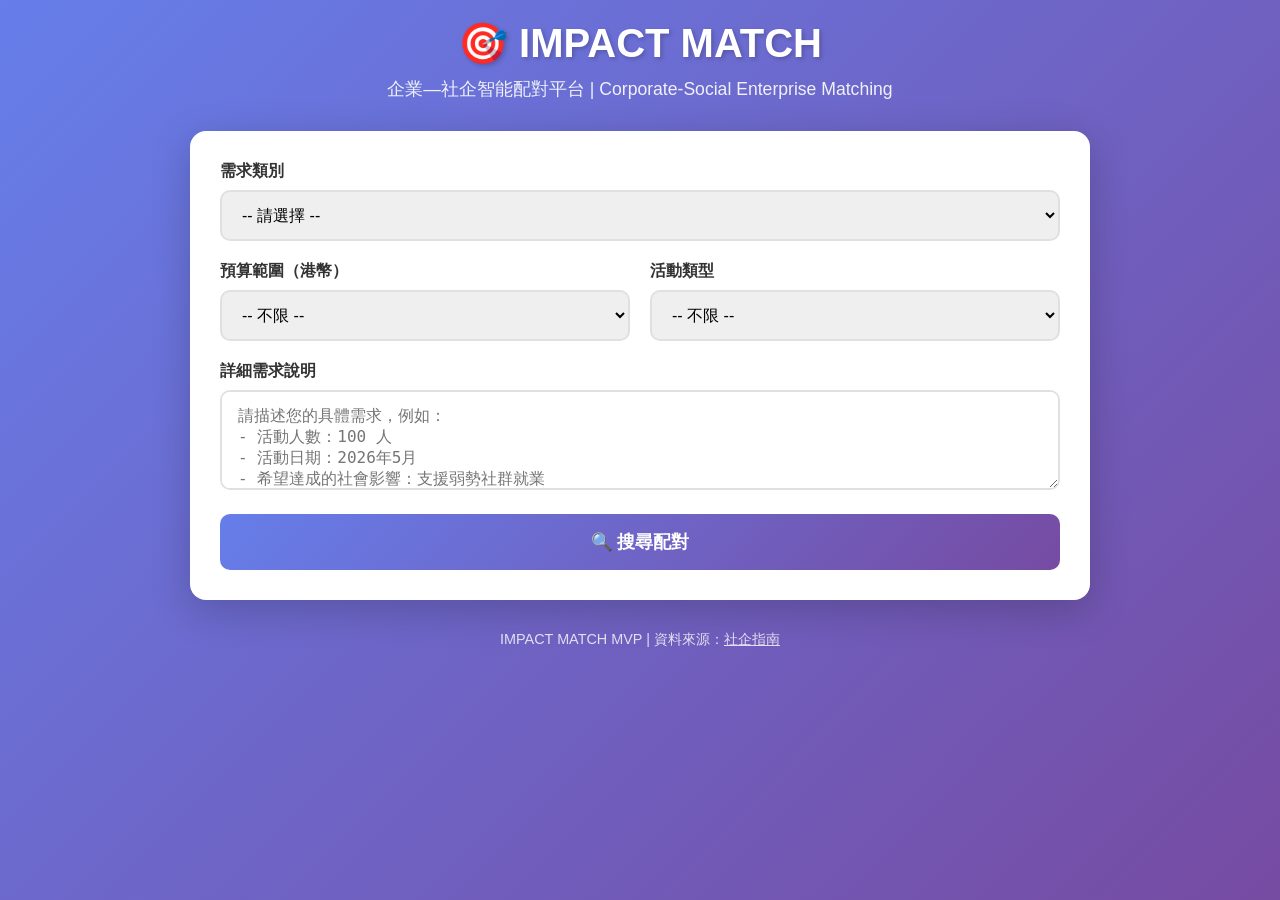
==== index.html @ d1e349c1 "Add IMPACT MATCH web app - search interface with 20 HK social enterprises" ====
<!DOCTYPE html>
<html lang="zh-Hant">
<head>
    <meta charset="UTF-8">
    <meta name="viewport" content="width=device-width, initial-scale=1.0">
    <title>IMPACT MATCH — 社企配對平台</title>
    <style>
        * {
            margin: 0;
            padding: 0;
            box-sizing: border-box;
        }
        
        body {
            font-family: -apple-system, BlinkMacSystemFont, 'Segoe UI', Roboto, 'Helvetica Neue', Arial, sans-serif;
            background: linear-gradient(135deg, #667eea 0%, #764ba2 100%);
            min-height: 100vh;
            padding: 20px;
        }
        
        .container {
            max-width: 900px;
            margin: 0 auto;
        }
        
        .header {
            text-align: center;
            color: white;
            margin-bottom: 30px;
        }
        
        .header h1 {
            font-size: 2.5rem;
            margin-bottom: 10px;
            text-shadow: 2px 2px 4px rgba(0,0,0,0.2);
        }
        
        .header p {
            font-size: 1.1rem;
            opacity: 0.9;
        }
        
        .search-card {
            background: white;
            border-radius: 16px;
            padding: 30px;
            box-shadow: 0 10px 40px rgba(0,0,0,0.2);
            margin-bottom: 30px;
        }
        
        .form-group {
            margin-bottom: 20px;
        }
        
        .form-group label {
            display: block;
            font-weight: 600;
            color: #333;
            margin-bottom: 8px;
            font-size: 1rem;
        }
        
        .form-group select,
        .form-group input,
        .form-group textarea {
            width: 100%;
            padding: 14px 16px;
            border: 2px solid #e0e0e0;
            border-radius: 10px;
            font-size: 1rem;
            transition: border-color 0.3s, box-shadow 0.3s;
        }
        
        .form-group select:focus,
        .form-group input:focus,
        .form-group textarea:focus {
            outline: none;
            border-color: #667eea;
            box-shadow: 0 0 0 3px rgba(102, 126, 234, 0.2);
        }
        
        .form-group textarea {
            min-height: 100px;
            resize: vertical;
        }
        
        .form-row {
            display: grid;
            grid-template-columns: 1fr 1fr;
            gap: 20px;
        }
        
        @media (max-width: 600px) {
            .form-row {
                grid-template-columns: 1fr;
            }
        }
        
        .search-btn {
            width: 100%;
            padding: 16px;
            background: linear-gradient(135deg, #667eea 0%, #764ba2 100%);
            color: white;
            border: none;
            border-radius: 10px;
            font-size: 1.1rem;
            font-weight: 600;
            cursor: pointer;
            transition: transform 0.2s, box-shadow 0.2s;
        }
        
        .search-btn:hover {
            transform: translateY(-2px);
            box-shadow: 0 6px 20px rgba(102, 126, 234, 0.4);
        }
        
        .search-btn:active {
            transform: translateY(0);
        }
        
        .results-section {
            background: white;
            border-radius: 16px;
            padding: 30px;
            box-shadow: 0 10px 40px rgba(0,0,0,0.2);
        }
        
        .results-header {
            display: flex;
            justify-content: space-between;
            align-items: center;
            margin-bottom: 20px;
            padding-bottom: 15px;
            border-bottom: 2px solid #f0f0f0;
        }
        
        .results-header h2 {
            color: #333;
            font-size: 1.3rem;
        }
        
        .results-count {
            background: #667eea;
            color: white;
            padding: 6px 14px;
            border-radius: 20px;
            font-size: 0.9rem;
        }
        
        .result-card {
            background: #f8f9fa;
            border-radius: 12px;
            padding: 20px;
            margin-bottom: 15px;
            border-left: 4px solid #667eea;
            transition: transform 0.2s, box-shadow 0.2s;
        }
        
        .result-card:hover {
            transform: translateX(5px);
            box-shadow: 0 4px 15px rgba(0,0,0,0.1);
        }
        
        .result-card:last-child {
            margin-bottom: 0;
        }
        
        .result-name {
            font-size: 1.2rem;
            font-weight: 700;
            color: #333;
            margin-bottom: 8px;
        }
        
        .result-name span {
            font-weight: 400;
            color: #666;
            font-size: 0.9rem;
        }
        
        .result-mission {
            color: #555;
            margin-bottom: 12px;
            line-height: 1.5;
        }
        
        .result-tags {
            display: flex;
            flex-wrap: wrap;
            gap: 8px;
            margin-bottom: 12px;
        }
        
        .tag {
            background: #e8f4f8;
            color: #1976d2;
            padding: 4px 10px;
            border-radius: 15px;
            font-size: 0.85rem;
        }
        
        .tag.esg {
            background: #e8f5e9;
            color: #388e3c;
        }
        
        .result-esg {
            background: white;
            border-radius: 8px;
            padding: 12px;
            border: 1px solid #e0e0e0;
        }
        
        .result-esg-title {
            font-weight: 600;
            color: #388e3c;
            margin-bottom: 8px;
            font-size: 0.9rem;
        }
        
        .result-esg ul {
            margin: 0;
            padding-left: 18px;
        }
        
        .result-esg li {
            color: #555;
            margin-bottom: 4px;
            font-size: 0.9rem;
        }
        
        .no-results {
            text-align: center;
            padding: 40px;
            color: #666;
        }
        
        .no-results-icon {
            font-size: 3rem;
            margin-bottom: 15px;
        }
        
        .match-score {
            display: inline-block;
            background: #4caf50;
            color: white;
            padding: 2px 8px;
            border-radius: 10px;
            font-size: 0.75rem;
            margin-left: 10px;
        }
        
        .footer {
            text-align: center;
            color: white;
            margin-top: 30px;
            opacity: 0.8;
            font-size: 0.9rem;
        }
        
        .footer a {
            color: white;
        }
        
        .hidden {
            display: none;
        }
        
        .loading {
            text-align: center;
            padding: 20px;
        }
        
        .loading::after {
            content: '';
            display: inline-block;
            width: 20px;
            height: 20px;
            border: 3px solid #667eea;
            border-radius: 50%;
            border-top-color: transparent;
            animation: spin 1s linear infinite;
        }
        
        @keyframes spin {
            to { transform: rotate(360deg); }
        }
    </style>
</head>
<body>
    <div class="container">
        <div class="header">
            <h1>🎯 IMPACT MATCH</h1>
            <p>企業—社企智能配對平台 | Corporate-Social Enterprise Matching</p>
        </div>
        
        <div class="search-card">
            <div class="form-group">
                <label for="category">需求類別</label>
                <select id="category">
                    <option value="">-- 請選擇 --</option>
                    <option value="餐飲">🍽️ 餐飲服務</option>
                    <option value="禮品">🎁 節慶禮品</option>
                    <option value="活動">👥 員工活動 / 團隊建立</option>
                    <option value="環保">🌱 環保 / 可持續發展</option>
                    <option value="殘疾就業">♿ 殘疾人士就業支援</option>
                    <option value="長者">👴 長者服務</option>
                    <option value="青年">🎓 青年培訓</option>
                    <option value="藝術">🎨 藝術 / 文化</option>
                    <option value="心理健康">🧠 心理健康</option>
                    <option value="其他">📦 其他</option>
                </select>
            </div>
            
            <div class="form-row">
                <div class="form-group">
                    <label for="budget">預算範圍（港幣）</label>
                    <select id="budget">
                        <option value="">-- 不限 --</option>
                        <option value="5000">$5,000 以下</option>
                        <option value="10000">$5,000 - $10,000</option>
                        <option value="50000">$10,000 - $50,000</option>
                        <option value="100000">$50,000 - $100,000</option>
                        <option value="100001">$100,000 以上</option>
                    </select>
                </div>
                <div class="form-group">
                    <label for="event">活動類型</label>
                    <select id="event">
                        <option value="">-- 不限 --</option>
                        <option value="節慶">節慶活動（中秋、新年等）</option>
                        <option value="團隊">團隊建立</option>
                        <option value="家庭">家庭日</option>
                        <option value="志願">員工志願服務</option>
                        <option value="培訓">員工培訓</option>
                        <option value="採購">日常採購</option>
                    </select>
                </div>
            </div>
            
            <div class="form-group">
                <label for="details">詳細需求說明</label>
                <textarea id="details" placeholder="請描述您的具體需求，例如：&#10;- 活動人數：100 人&#10;- 活動日期：2026年5月&#10;- 希望達成的社會影響：支援弱勢社群就業"></textarea>
            </div>
            
            <button class="search-btn" onclick="search()">
                🔍 搜尋配對
            </button>
        </div>
        
        <div id="results" class="results-section hidden">
            <div class="results-header">
                <h2>配對結果</h2>
                <span id="results-count" class="results-count">0 間社企</span>
            </div>
            <div id="results-list"></div>
        </div>
        
        <div class="footer">
            <p>IMPACT MATCH MVP | 資料來源：<a href="https://sedirectory.org.hk" target="_blank">社企指南</a></p>
        </div>
    </div>
    
    <script>
        // 社企資料庫
        const socialEnterprises = [
            {
                id: 1,
                name: "側聞聯繫有限公司",
                nameEn: "SideBySide",
                year: 2014,
                mission: "透過創意產業培訓及聘用自閉症及殘疾青年",
                target: "自閉症及殘疾青年（14-30歲）",
                categories: ["殘疾就業", "藝術", "青年"],
                products: ["創意工作坊", "企業培訓活動策劃", "藝術商品零售"],
                esg: ["企業團隊建立工作坊", "殘疾藝術家作品收藏與饋贈", "員工志願服務體驗"],
                keywords: ["自閉症", "殘疾", "創意", "藝術", "工作坊", "設計", "手工藝"]
            },
            {
                id: 2,
                name: "香港復康力量",
                nameEn: "Hong Kong Rehabilitation Power",
                year: 1995,
                mission: "推動傷健共融，幫助殘疾人士增加就業機會",
                target: "肢體傷殘、視障、聽障、長期病患者、精神病康復者",
                categories: ["殘疾就業", "餐飲", "培訓"],
                products: ["活力店（醫院連鎖店）", "就業培訓及轉介服務", "無障礙旅遊顧問"],
                esg: ["企業無障礙工作環境顧問", "殘疾就業計劃合作", "傷健共融培訓工作坊"],
                keywords: ["殘疾", "復康", "就業", "培訓", "無障礙", "醫院"]
            },
            {
                id: 3,
                name: "保良局 ONE 社企",
                nameEn: "Po Leung Kuk ONE Social Enterprise",
                year: 2005,
                mission: "每一個人都獨一無二，連結你我共融一心",
                target: "殘疾人士、基層婦女、長者",
                categories: ["餐飲", "禮品", "殘疾就業", "長者"],
                products: ["烘焙食品（餅店、網購）", "餐飲服務", "手工藝品", "長者護理服務"],
                esg: ["企業節慶禮品採購（曲奇、月餅）", "員工團隊活動（手工藝工作坊）", "弱勢就業資助計劃"],
                keywords: ["烘焙", "曲奇", "月餅", "餐飲", "禮品", "婦女", "長者"]
            },
            {
                id: 4,
                name: "香港盲人輔導會 盲人工廠",
                nameEn: "Hong Kong Society for the Blind — Forward Factory",
                year: 1963,
                mission: "為視障及殘疾人士提供多元化工作訓練，達致自力更新",
                target: "視障人士、殘疾人士",
                categories: ["殘疾就業", "洗衣", "清潔"],
                products: ["洗衣服務", "清潔服務", "紙品包裝", "手工藝品"],
                esg: ["企業洗衣服務外判", "環保紙品採購", "殘疾就業支援捐贈"],
                keywords: ["視障", "盲人", "洗衣", "清潔", "包裝", "手工藝"]
            },
            {
                id: 5,
                name: "明途聯繫有限公司",
                nameEn: "MindT Link",
                year: 2003,
                mission: "為精神病康復者創造具尊嚴的就業機會",
                target: "精神病康復者、智障人士",
                categories: ["殘疾就業", "心理健康", "餐飲", "零售"],
                products: ["卓思廊復康用品專賣店", "便利店業務", "餐飲業務（復康餐廳）", "復康用品網購"],
                esg: ["企業健康計劃合作（心理健康工作坊）", "員工復康用品福利", "節慶禮品採購"],
                keywords: ["精神健康", "心理", "復康", "便利店", "餐飲", "復康用品"]
            },
            {
                id: 6,
                name: "聖雅各福群會 社企服務",
                nameEn: "St. James' Settlement Social Enterprise",
                year: 1872,
                mission: "為弱勢社群提供持續發展的就業機會",
                target: "青少年、長者、低收入家庭、殘疾人士",
                categories: ["餐飲", "環保", "青年", "長者"],
                products: ["社區餐廳及咖啡店", "烘焙及食品製作", "社區回收及環保服務", "藝術治療工作坊"],
                esg: ["企業ESG活動合作", "社區扶貧計劃捐贈", "環保回收計劃參與"],
                keywords: ["餐廳", "咖啡", "烘焙", "環保", "回收", "藝術治療", "扶貧"]
            },
            {
                id: 7,
                name: "香港紅十字會 社企項目",
                nameEn: "Hong Kong Red Cross Social Enterprise",
                year: 1950,
                mission: "以人道主義精神為弱勢社群提供就業訓練",
                target: "殘疾人士、弱勢家庭、受災群眾",
                categories: ["殘疾就業", "禮品", "環保"],
                products: ["手工藝品零售", "救災物資包裝", "急救培訓服務"],
                esg: ["企業救災捐款配對", "人道主義培訓工作坊", "志願服務團體參與"],
                keywords: ["紅十字會", "救災", "急救", "志願", "人道", "手工藝"]
            },
            {
                id: 8,
                name: "鄰舍輔導會 社企服務",
                nameEn: "The Neighbourhood Advice-Action Council Enterprise",
                year: 1968,
                mission: "助鄰扶老，服務社群，促進社區共融",
                target: "長者、青少年、基層家庭、殘疾人士",
                categories: ["長者", "青年", "環保"],
                products: ["長者護理及家居服務", "社區教育服務", "環保清潔服務", "手工藝品"],
                esg: ["企業長者關懷計劃", "社區服務日志願活動", "ESG報告社區參與指標"],
                keywords: ["長者", "護理", "社區", "清潔", "環保", "青少年"]
            },
            {
                id: 9,
                name: "扶康會 社企服務",
                nameEn: "Fu Hong Society Social Enterprise",
                year: 1977,
                mission: "為智障及肢體傷殘人士提供優質康復及就業服務",
                target: "智障人士、肢體傷殘人士、精神康復者",
                categories: ["殘疾就業", "餐飲", "洗衣"],
                products: ["餐飲服務（扶康餐廳）", "洗衣服務", "清潔服務", "手工藝品"],
                esg: ["企業團體膳食服務", "殘疾就業計劃合作", "節慶禮品採購"],
                keywords: ["智障", "殘疾", "餐飲", "洗衣", "清潔", "扶康"]
            },
            {
                id: 10,
                name: "香港中華煤氣公司 社企伙伴",
                nameEn: "Towngas Social Enterprise Partners",
                year: 1862,
                mission: "推動弱勢社群就業，實踐企業社會責任",
                target: "殘疾人士、弱勢青少年、基層家庭",
                categories: ["環保", "培訓", "長者"],
                products: ["環保教育計劃", "能源效益諮詢", "技能培訓工作坊"],
                esg: ["企業節慶福袋（弱勢社群援助）", "環保教育活動合作", "技能培訓資助"],
                keywords: ["煤氣", "環保", "能源", "培訓", "福袋", "弱勢"]
            },
            {
                id: 11,
                name: "基督教家庭服務中心 社企",
                nameEn: "Christian Family Service Centre SE",
                year: 1970,
                mission: "以基督教精神服務社區，支援基層家庭",
                target: "基層家庭、婦女、青少年、兒童",
                categories: ["餐飲", "環保", "青年", "家庭"],
                products: ["社區餐飲服務", "環保回收及升級再造產品", "家庭及青少年支援服務", "手工藝品零售"],
                esg: ["企業家庭日活動", "環保升級再造工作坊", "ESG社區投資計劃"],
                keywords: ["家庭", "婦女", "青少年", "餐飲", "環保", "升級再造"]
            },
            {
                id: 12,
                name: "香港善導會 社企服務",
                nameEn: "Hong Kong Sheng Kung Hui Welfare Council Social Enterprise",
                year: 1865,
                mission: "支援邊緣青少年及釋囚重投社會",
                target: "邊緣青少年、釋囚、基層青年",
                categories: ["青年", "餐飲", "培訓"],
                products: ["餐飲服務（社企餐廳）", "手工藝品", "青少年培訓計劃", "咖啡店"],
                esg: ["企業團隊訓練活動", "青少年就業計劃合作", "CSR活動策劃"],
                keywords: ["青少年", "釋囚", "餐飲", "咖啡", "培訓", "邊緣青年"]
            },
            {
                id: 13,
                name: "環保探索有限公司",
                nameEn: "Eco Explorer Ltd",
                year: 2010,
                mission: "透過環保教育及體驗，推動可持續生活方式",
                target: "學校、企業、社區團體",
                categories: ["環保", "培訓"],
                products: ["環保教育課程及工作坊", "企業可持續發展培訓", "環保產品零售", "升級再造工作坊"],
                esg: ["企業ESG培訓工作坊", "減碳及可持續發展顧問", "環保團隊建立活動"],
                keywords: ["環保", "ESG", "可持續", "減碳", "教育", "工作坊", "升級再造"]
            },
            {
                id: 14,
                name: "公平棧",
                nameEn: "Fair Trade Hong Kong",
                year: 2006,
                mission: "推動公平貿易，支持發展中國家農民及工匠",
                target: "發展中國家農民、本地社區",
                categories: ["禮品", "環保"],
                products: ["公平貿易產品零售", "巧克力、咖啡、茶葉、蜂蜜", "手織品及工藝品", "企業禮品方案"],
                esg: ["企業節慶禮品採購（道德消費）", "公平貿易教育培訓", "ESG供應鏈優化建議"],
                keywords: ["公平貿易", "咖啡", "巧克力", "茶葉", "禮品", "道德消費", "供應鏈"]
            },
            {
                id: 15,
                name: "活在一片天",
                nameEn: "Living Dreams",
                year: 2011,
                mission: "為精神病康復者提供藝術發展及就業機會",
                target: "精神病康復者、精神健康需要人士",
                categories: ["心理健康", "藝術"],
                products: ["藝術作品零售及展覽", "藝術治療工作坊", "企業心理健康培訓", "藝術商品定製"],
                esg: ["企業藝術品收藏及陳列", "員工心理健康日活動", "公益拍賣捐贈"],
                keywords: ["精神健康", "藝術", "展覽", "藝術治療", "心理健康"]
            },
            {
                id: 16,
                name: "黑暗中一道光",
                nameEn: "A Bright Light in the Dark",
                year: 2015,
                mission: "為視障及低收入青年提供數碼技能培訓",
                target: "視障人士、低收入青年、SEN青年",
                categories: ["殘疾就業", "青年", "培訓"],
                products: ["數碼技能培訓（平面設計、社交媒體運營）", "弱勢青年就業配對", "科技輔助工具訓練"],
                esg: ["企業數碼化培訓合作", "包容性科技應用工作坊", "青年見習計劃"],
                keywords: ["視障", "數碼", "設計", "青年", "培訓", "科技", "SEN"]
            },
            {
                id: 17,
                name: "香港融樂會",
                nameEn: "Hong Kong Unison",
                year: 2001,
                mission: "促進少數族裔融入香港社會，推動種族平等",
                target: "少數族裔人士（南亞裔、東南亞裔為主）",
                categories: ["殘疾就業", "培訓", "青年"],
                products: ["語言培訓服務（粵語、英語、普通話）", "就業輔導及轉介", "文化共融活動策劃", "翻譯及傳譯服務"],
                esg: ["企業多元共融培訓（DEI工作坊）", "少數族裔人才實習計劃", "跨境文化交流活動"],
                keywords: ["少數族裔", "DEI", "多元", "語言培訓", "翻譯", "文化共融"]
            },
            {
                id: 18,
                name: "廚師之選",
                nameEn: "Chef's Choice",
                year: 2016,
                mission: "為基層青年提供專業餐飲培訓及就業機會",
                target: "基層青年（16-24歲）、待業人士",
                categories: ["餐飲", "青年", "培訓"],
                products: ["餐飲培訓課程", "外賣餐飲服務", "企業餐飲 catering", "廚藝比賽及活動"],
                esg: ["企業活動餐飲服務", "青年餐飲見習計劃", "ESG扶貧教育資助"],
                keywords: ["餐飲", "培訓", "青年", "外賣", "catering", "廚藝", "扶貧"]
            },
            {
                id: 19,
                name: "惜食堂",
                nameEn: "Food Angel",
                year: 2011,
                mission: "從飲食界回收仍可安全食用之剩餘食物，煮成免費飯餐給予需要的人",
                target: "基層家庭、長者、食物銀行",
                categories: ["餐飲", "環保", "志願"],
                products: ["免費飯餐製作及派發", "食物回收及分配", "企業食物捐贈計劃", "環保教育"],
                esg: ["企業食物捐贈（ESG減廢指標）", "員工志願服務（包飯活動）", "ESG年度報告社區指標", "企業剩食回收合作"],
                keywords: ["食物回收", "剩食", "飯餐", "環保", "減廢", "志願服務", "ESG"]
            },
            {
                id: 20,
                name: "永年茶餐廳",
                nameEn: "Wing Nien Restaurant",
                year: 2017,
                mission: "為基層青年及釋囚提供餐飲業培訓及就業機會，傳承香港地道飲食文化",
                target: "基層青年、釋囚、待業人士",
                categories: ["餐飲", "青年"],
                products: ["茶餐廳餐飲服務", "餐飲培訓工作坊", "企業 catering", "香港傳統美食零售"],
                esg: ["企業團體餐飲服務", "餐飲見習及實習計劃", "CSR活動合作（包場服務）"],
                keywords: ["茶餐廳", "餐飲", "青年", "培訓", "catering", "香港美食", "釋囚"]
            }
        ];
        
        // 搜索函数
        function search() {
            const category = document.getElementById('category').value;
            const budget = document.getElementById('budget').value;
            const event = document.getElementById('event').value;
            const details = document.getElementById('details').value.toLowerCase();
            
            if (!category && !details && !event) {
                alert('請至少選擇一個需求類別或填寫詳細說明');
                return;
            }
            
            // 匹配算法
            let results = socialEnterprises.map(se => {
                let score = 0;
                let matchedReasons = [];
                
                // 类别匹配
                if (category && se.categories.includes(category)) {
                    score += 30;
                    matchedReasons.push(`類別匹配: ${category}`);
                }
                
                // 活动类型匹配
                const eventKeywords = {
                    '節慶': ['禮品', '節慶', '中秋', '新年', '月餅', '曲奇'],
                    '團隊': ['工作坊', '培訓', '團隊', '活動'],
                    '家庭': ['家庭', '兒童', '親子'],
                    '志願': ['志願', '服務', '捐贈', '公益'],
                    '培訓': ['培訓', '工作坊', '課程'],
                    '採購': ['禮品', '採購', '零售']
                };
                
                if (event && eventKeywords[event]) {
                    const keywords = eventKeywords[event];
                    const hasMatch = se.keywords.some(k => keywords.includes(k)) || 
                                    se.products.some(p => keywords.some(k => p.includes(k)));
                    if (hasMatch) {
                        score += 20;
                        matchedReasons.push(`活動類型匹配: ${event}`);
                    }
                }
                
                // 关键词匹配（详细说明）
                if (details) {
                    const detailWords = details.split(/[\s,，。、]+/).filter(w => w.length > 1);
                    let keywordMatches = 0;
                    
                    detailWords.forEach(word => {
                        if (se.keywords.some(k => k.includes(word))) keywordMatches++;
                        if (se.products.some(p => p.includes(word))) keywordMatches++;
                        if (se.mission.includes(word)) keywordMatches++;
                    });
                    
                    if (keywordMatches > 0) {
                        score += Math.min(keywordMatches * 10, 40);
                        matchedReasons.push(`關鍵詞匹配`);
                    }
                }
                
                // 特殊关键词加分
                const boostKeywords = ['ESG', 'CSR', '企業', '員工', '活動', '培訓'];
                boostKeywords.forEach(k => {
                    if (details.includes(k.toLowerCase()) && se.keywords.includes(k)) {
                        score += 5;
                    }
                });
                
                return { ...se, score, matchedReasons };
            });
            
            // 筛选和排序
            results = results.filter(se => se.score > 0)
                            .sort((a, b) => b.score - a.score)
                            .slice(0, 10);
            
            // 显示结果
            displayResults(results);
        }
        
        function displayResults(results) {
            const resultsSection = document.getElementById('results');
            const resultsList = document.getElementById('results-list');
            const resultsCount = document.getElementById('results-count');
            
            resultsSection.classList.remove('hidden');
            resultsCount.textContent = `${results.length} 間社企`;
            
            if (results.length === 0) {
                resultsList.innerHTML = `
                    <div class="no-results">
                        <div class="no-results-icon">🔍</div>
                        <p>沒有找到匹配的社企</p>
                        <p style="font-size: 0.9rem; margin-top: 10px;">請嘗試調整搜索條件</p>
                    </div>
                `;
                return;
            }
            
            resultsList.innerHTML = results.map(se => `
                <div class="result-card">
                    <div class="result-name">
                        ${se.name} <span>| ${se.nameEn}</span>
                        <span class="match-score">${se.score}% 匹配</span>
                    </div>
                    <div class="result-mission">🎯 ${se.mission}</div>
                    <div class="result-tags">
                        ${se.categories.map(c => `<span class="tag">${c}</span>`).join('')}
                    </div>
                    <div class="result-esg">
                        <div class="result-esg-title">💡 ESG/CSR 合作方案</div>
                        <ul>
                            ${se.esg.slice(0, 3).map(e => `<li>${e}</li>`).join('')}
                        </ul>
                    </div>
                </div>
            `).join('');
            
            // 滚动到结果区域
            resultsSection.scrollIntoView({ behavior: 'smooth', block: 'start' });
        }
    </script>
</body>
</html>
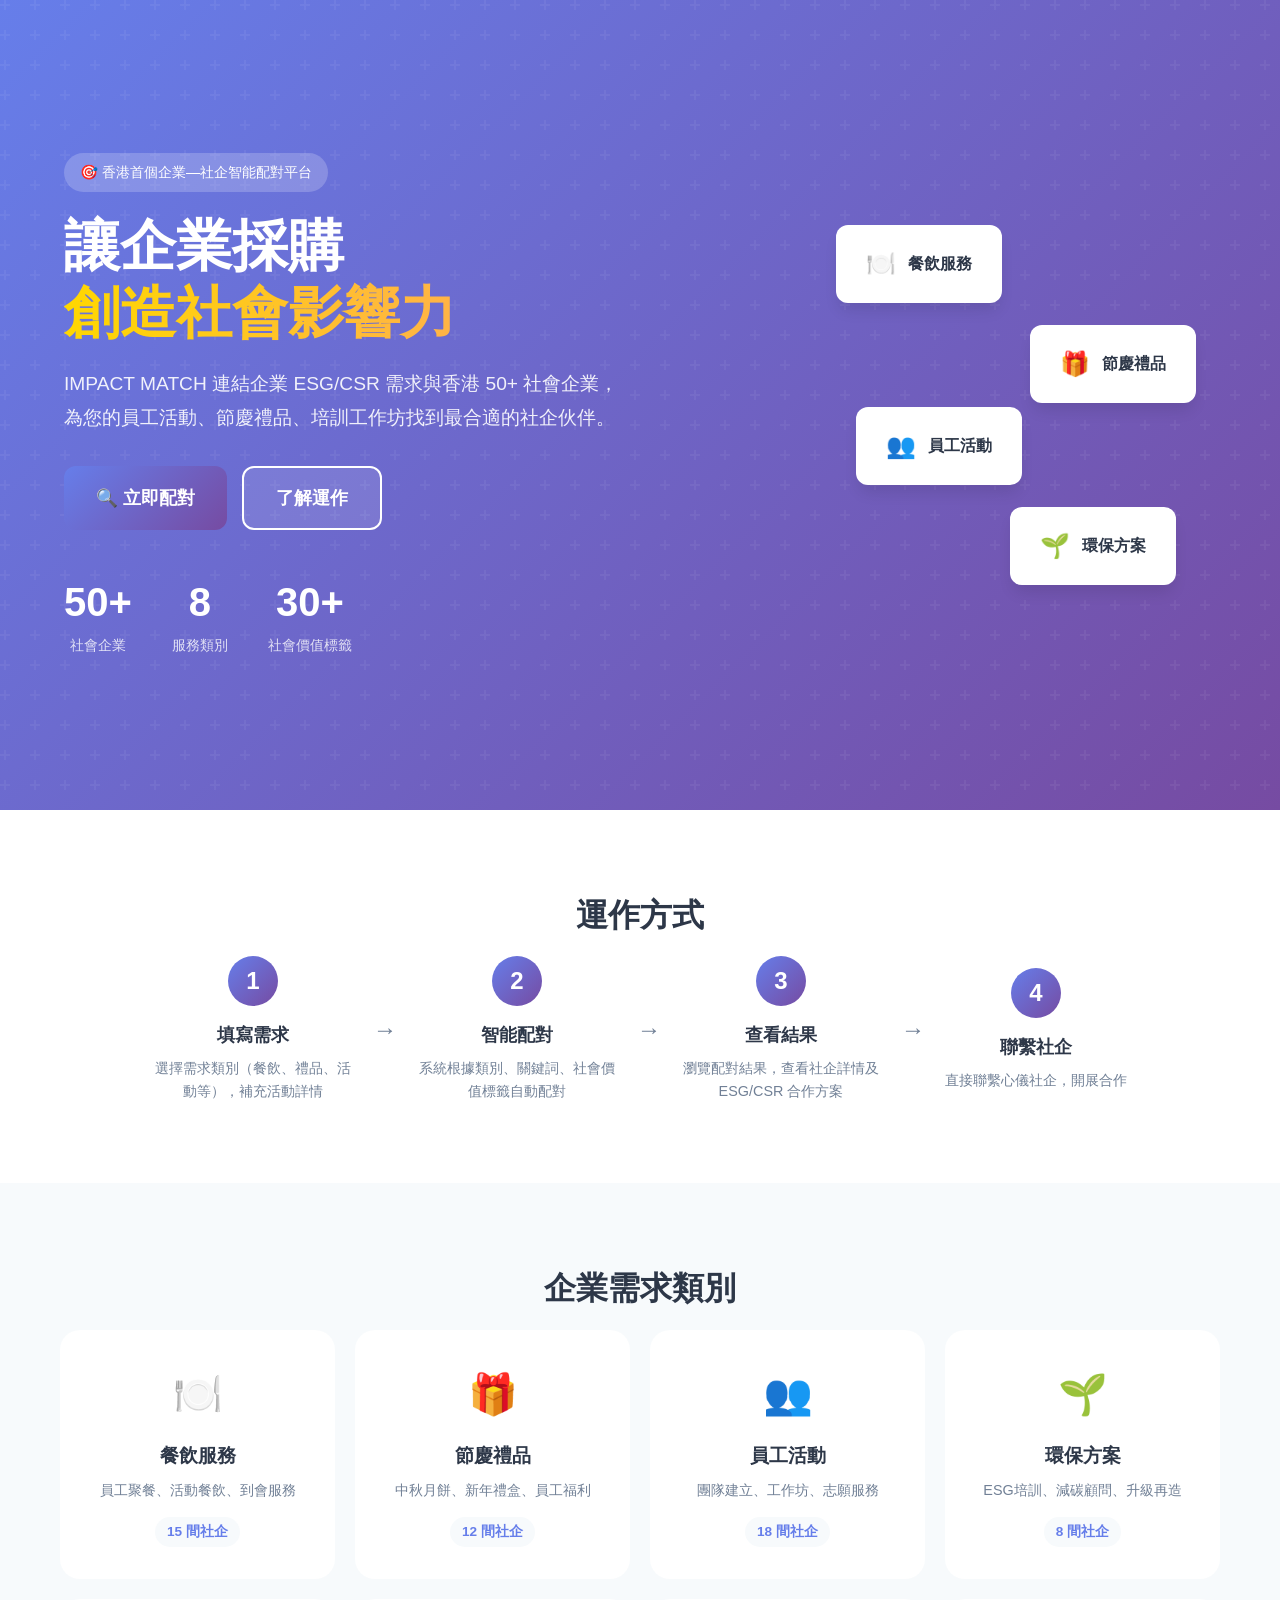
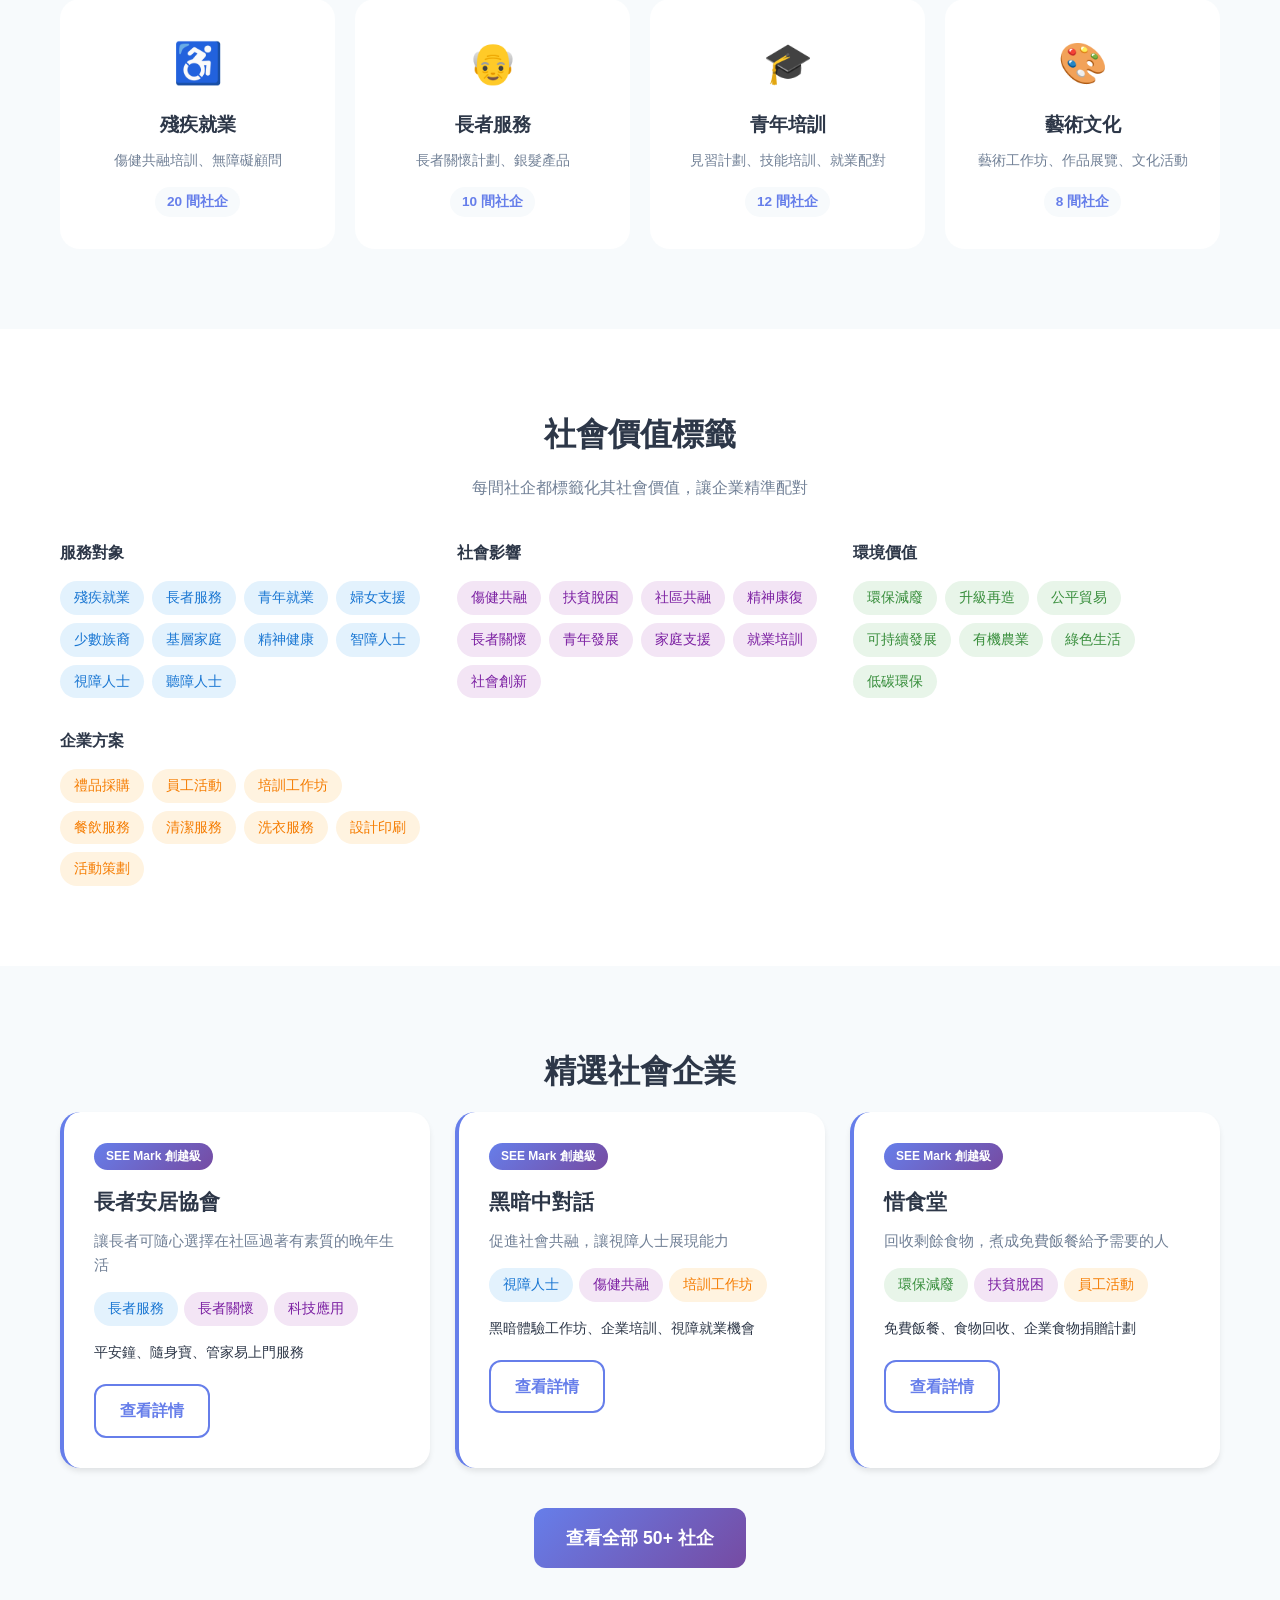
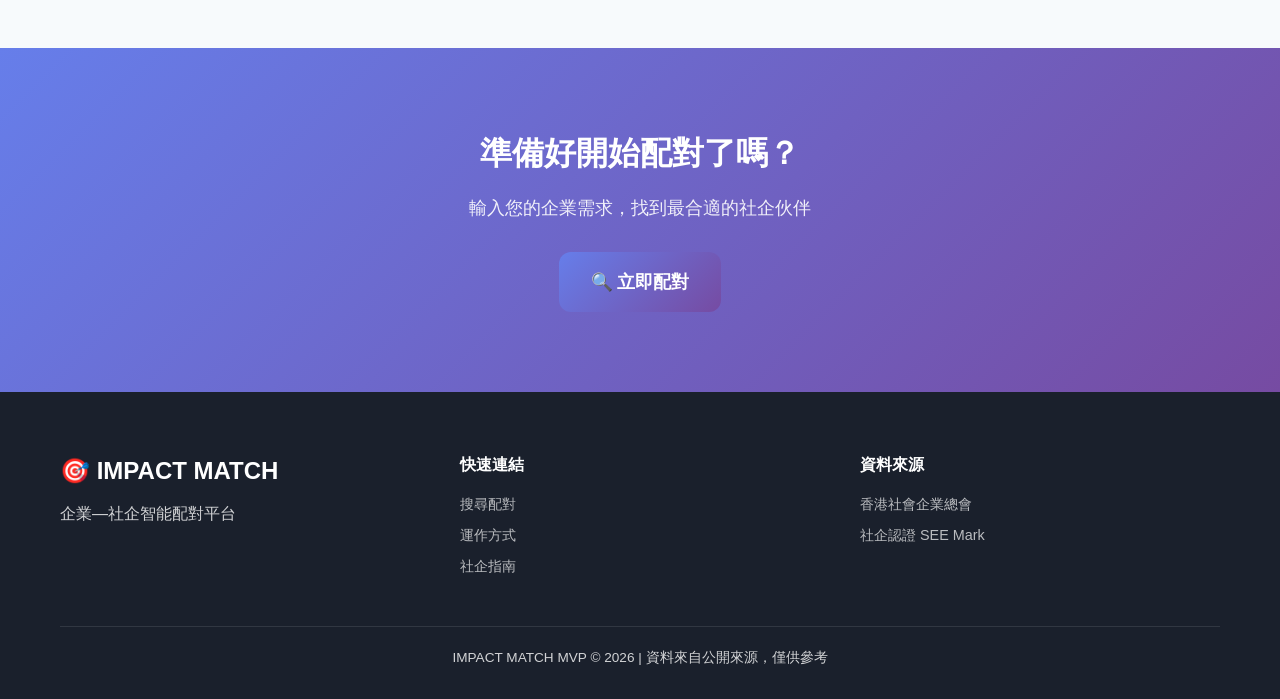
==== commit 8735e51c: "Add 3-page UI: Homepage, Search, Detail pages with social value tags" ====
--- a/index.html
+++ b/index.html
@@ -4,729 +4,300 @@
     <meta charset="UTF-8">
     <meta name="viewport" content="width=device-width, initial-scale=1.0">
     <title>IMPACT MATCH — 社企配對平台</title>
-    <style>
-        * {
-            margin: 0;
-            padding: 0;
-            box-sizing: border-box;
-        }
-        
-        body {
-            font-family: -apple-system, BlinkMacSystemFont, 'Segoe UI', Roboto, 'Helvetica Neue', Arial, sans-serif;
-            background: linear-gradient(135deg, #667eea 0%, #764ba2 100%);
-            min-height: 100vh;
-            padding: 20px;
-        }
-        
-        .container {
-            max-width: 900px;
-            margin: 0 auto;
-        }
-        
-        .header {
-            text-align: center;
-            color: white;
-            margin-bottom: 30px;
-        }
-        
-        .header h1 {
-            font-size: 2.5rem;
-            margin-bottom: 10px;
-            text-shadow: 2px 2px 4px rgba(0,0,0,0.2);
-        }
-        
-        .header p {
-            font-size: 1.1rem;
-            opacity: 0.9;
-        }
-        
-        .search-card {
-            background: white;
-            border-radius: 16px;
-            padding: 30px;
-            box-shadow: 0 10px 40px rgba(0,0,0,0.2);
-            margin-bottom: 30px;
-        }
-        
-        .form-group {
-            margin-bottom: 20px;
-        }
-        
-        .form-group label {
-            display: block;
-            font-weight: 600;
-            color: #333;
-            margin-bottom: 8px;
-            font-size: 1rem;
-        }
-        
-        .form-group select,
-        .form-group input,
-        .form-group textarea {
-            width: 100%;
-            padding: 14px 16px;
-            border: 2px solid #e0e0e0;
-            border-radius: 10px;
-            font-size: 1rem;
-            transition: border-color 0.3s, box-shadow 0.3s;
-        }
-        
-        .form-group select:focus,
-        .form-group input:focus,
-        .form-group textarea:focus {
-            outline: none;
-            border-color: #667eea;
-            box-shadow: 0 0 0 3px rgba(102, 126, 234, 0.2);
-        }
-        
-        .form-group textarea {
-            min-height: 100px;
-            resize: vertical;
-        }
-        
-        .form-row {
-            display: grid;
-            grid-template-columns: 1fr 1fr;
-            gap: 20px;
-        }
-        
-        @media (max-width: 600px) {
-            .form-row {
-                grid-template-columns: 1fr;
-            }
-        }
-        
-        .search-btn {
-            width: 100%;
-            padding: 16px;
-            background: linear-gradient(135deg, #667eea 0%, #764ba2 100%);
-            color: white;
-            border: none;
-            border-radius: 10px;
-            font-size: 1.1rem;
-            font-weight: 600;
-            cursor: pointer;
-            transition: transform 0.2s, box-shadow 0.2s;
-        }
-        
-        .search-btn:hover {
-            transform: translateY(-2px);
-            box-shadow: 0 6px 20px rgba(102, 126, 234, 0.4);
-        }
-        
-        .search-btn:active {
-            transform: translateY(0);
-        }
-        
-        .results-section {
-            background: white;
-            border-radius: 16px;
-            padding: 30px;
-            box-shadow: 0 10px 40px rgba(0,0,0,0.2);
-        }
-        
-        .results-header {
-            display: flex;
-            justify-content: space-between;
-            align-items: center;
-            margin-bottom: 20px;
-            padding-bottom: 15px;
-            border-bottom: 2px solid #f0f0f0;
-        }
-        
-        .results-header h2 {
-            color: #333;
-            font-size: 1.3rem;
-        }
-        
-        .results-count {
-            background: #667eea;
-            color: white;
-            padding: 6px 14px;
-            border-radius: 20px;
-            font-size: 0.9rem;
-        }
-        
-        .result-card {
-            background: #f8f9fa;
-            border-radius: 12px;
-            padding: 20px;
-            margin-bottom: 15px;
-            border-left: 4px solid #667eea;
-            transition: transform 0.2s, box-shadow 0.2s;
-        }
-        
-        .result-card:hover {
-            transform: translateX(5px);
-            box-shadow: 0 4px 15px rgba(0,0,0,0.1);
-        }
-        
-        .result-card:last-child {
-            margin-bottom: 0;
-        }
-        
-        .result-name {
-            font-size: 1.2rem;
-            font-weight: 700;
-            color: #333;
-            margin-bottom: 8px;
-        }
-        
-        .result-name span {
-            font-weight: 400;
-            color: #666;
-            font-size: 0.9rem;
-        }
-        
-        .result-mission {
-            color: #555;
-            margin-bottom: 12px;
-            line-height: 1.5;
-        }
-        
-        .result-tags {
-            display: flex;
-            flex-wrap: wrap;
-            gap: 8px;
-            margin-bottom: 12px;
-        }
-        
-        .tag {
-            background: #e8f4f8;
-            color: #1976d2;
-            padding: 4px 10px;
-            border-radius: 15px;
-            font-size: 0.85rem;
-        }
-        
-        .tag.esg {
-            background: #e8f5e9;
-            color: #388e3c;
-        }
-        
-        .result-esg {
-            background: white;
-            border-radius: 8px;
-            padding: 12px;
-            border: 1px solid #e0e0e0;
-        }
-        
-        .result-esg-title {
-            font-weight: 600;
-            color: #388e3c;
-            margin-bottom: 8px;
-            font-size: 0.9rem;
-        }
-        
-        .result-esg ul {
-            margin: 0;
-            padding-left: 18px;
-        }
-        
-        .result-esg li {
-            color: #555;
-            margin-bottom: 4px;
-            font-size: 0.9rem;
-        }
-        
-        .no-results {
-            text-align: center;
-            padding: 40px;
-            color: #666;
-        }
-        
-        .no-results-icon {
-            font-size: 3rem;
-            margin-bottom: 15px;
-        }
-        
-        .match-score {
-            display: inline-block;
-            background: #4caf50;
-            color: white;
-            padding: 2px 8px;
-            border-radius: 10px;
-            font-size: 0.75rem;
-            margin-left: 10px;
-        }
-        
-        .footer {
-            text-align: center;
-            color: white;
-            margin-top: 30px;
-            opacity: 0.8;
-            font-size: 0.9rem;
-        }
-        
-        .footer a {
-            color: white;
-        }
-        
-        .hidden {
-            display: none;
-        }
-        
-        .loading {
-            text-align: center;
-            padding: 20px;
-        }
-        
-        .loading::after {
-            content: '';
-            display: inline-block;
-            width: 20px;
-            height: 20px;
-            border: 3px solid #667eea;
-            border-radius: 50%;
-            border-top-color: transparent;
-            animation: spin 1s linear infinite;
-        }
-        
-        @keyframes spin {
-            to { transform: rotate(360deg); }
-        }
-    </style>
+    <link rel="stylesheet" href="css/style.css">
 </head>
 <body>
-    <div class="container">
-        <div class="header">
-            <h1>🎯 IMPACT MATCH</h1>
-            <p>企業—社企智能配對平台 | Corporate-Social Enterprise Matching</p>
-        </div>
-        
-        <div class="search-card">
-            <div class="form-group">
-                <label for="category">需求類別</label>
-                <select id="category">
-                    <option value="">-- 請選擇 --</option>
-                    <option value="餐飲">🍽️ 餐飲服務</option>
-                    <option value="禮品">🎁 節慶禮品</option>
-                    <option value="活動">👥 員工活動 / 團隊建立</option>
-                    <option value="環保">🌱 環保 / 可持續發展</option>
-                    <option value="殘疾就業">♿ 殘疾人士就業支援</option>
-                    <option value="長者">👴 長者服務</option>
-                    <option value="青年">🎓 青年培訓</option>
-                    <option value="藝術">🎨 藝術 / 文化</option>
-                    <option value="心理健康">🧠 心理健康</option>
-                    <option value="其他">📦 其他</option>
-                </select>
-            </div>
-            
-            <div class="form-row">
-                <div class="form-group">
-                    <label for="budget">預算範圍（港幣）</label>
-                    <select id="budget">
-                        <option value="">-- 不限 --</option>
-                        <option value="5000">$5,000 以下</option>
-                        <option value="10000">$5,000 - $10,000</option>
-                        <option value="50000">$10,000 - $50,000</option>
-                        <option value="100000">$50,000 - $100,000</option>
-                        <option value="100001">$100,000 以上</option>
-                    </select>
-                </div>
-                <div class="form-group">
-                    <label for="event">活動類型</label>
-                    <select id="event">
-                        <option value="">-- 不限 --</option>
-                        <option value="節慶">節慶活動（中秋、新年等）</option>
-                        <option value="團隊">團隊建立</option>
-                        <option value="家庭">家庭日</option>
-                        <option value="志願">員工志願服務</option>
-                        <option value="培訓">員工培訓</option>
-                        <option value="採購">日常採購</option>
-                    </select>
-                </div>
-            </div>
-            
-            <div class="form-group">
-                <label for="details">詳細需求說明</label>
-                <textarea id="details" placeholder="請描述您的具體需求，例如：&#10;- 活動人數：100 人&#10;- 活動日期：2026年5月&#10;- 希望達成的社會影響：支援弱勢社群就業"></textarea>
-            </div>
-            
-            <button class="search-btn" onclick="search()">
-                🔍 搜尋配對
-            </button>
-        </div>
-        
-        <div id="results" class="results-section hidden">
-            <div class="results-header">
-                <h2>配對結果</h2>
-                <span id="results-count" class="results-count">0 間社企</span>
-            </div>
-            <div id="results-list"></div>
-        </div>
-        
-        <div class="footer">
-            <p>IMPACT MATCH MVP | 資料來源：<a href="https://sedirectory.org.hk" target="_blank">社企指南</a></p>
-        </div>
-    </div>
-    
-    <script>
-        // 社企資料庫
-        const socialEnterprises = [
-            {
-                id: 1,
-                name: "側聞聯繫有限公司",
-                nameEn: "SideBySide",
-                year: 2014,
-                mission: "透過創意產業培訓及聘用自閉症及殘疾青年",
-                target: "自閉症及殘疾青年（14-30歲）",
-                categories: ["殘疾就業", "藝術", "青年"],
-                products: ["創意工作坊", "企業培訓活動策劃", "藝術商品零售"],
-                esg: ["企業團隊建立工作坊", "殘疾藝術家作品收藏與饋贈", "員工志願服務體驗"],
-                keywords: ["自閉症", "殘疾", "創意", "藝術", "工作坊", "設計", "手工藝"]
-            },
-            {
-                id: 2,
-                name: "香港復康力量",
-                nameEn: "Hong Kong Rehabilitation Power",
-                year: 1995,
-                mission: "推動傷健共融，幫助殘疾人士增加就業機會",
-                target: "肢體傷殘、視障、聽障、長期病患者、精神病康復者",
-                categories: ["殘疾就業", "餐飲", "培訓"],
-                products: ["活力店（醫院連鎖店）", "就業培訓及轉介服務", "無障礙旅遊顧問"],
-                esg: ["企業無障礙工作環境顧問", "殘疾就業計劃合作", "傷健共融培訓工作坊"],
-                keywords: ["殘疾", "復康", "就業", "培訓", "無障礙", "醫院"]
-            },
-            {
-                id: 3,
-                name: "保良局 ONE 社企",
-                nameEn: "Po Leung Kuk ONE Social Enterprise",
-                year: 2005,
-                mission: "每一個人都獨一無二，連結你我共融一心",
-                target: "殘疾人士、基層婦女、長者",
-                categories: ["餐飲", "禮品", "殘疾就業", "長者"],
-                products: ["烘焙食品（餅店、網購）", "餐飲服務", "手工藝品", "長者護理服務"],
-                esg: ["企業節慶禮品採購（曲奇、月餅）", "員工團隊活動（手工藝工作坊）", "弱勢就業資助計劃"],
-                keywords: ["烘焙", "曲奇", "月餅", "餐飲", "禮品", "婦女", "長者"]
-            },
-            {
-                id: 4,
-                name: "香港盲人輔導會 盲人工廠",
-                nameEn: "Hong Kong Society for the Blind — Forward Factory",
-                year: 1963,
-                mission: "為視障及殘疾人士提供多元化工作訓練，達致自力更新",
-                target: "視障人士、殘疾人士",
-                categories: ["殘疾就業", "洗衣", "清潔"],
-                products: ["洗衣服務", "清潔服務", "紙品包裝", "手工藝品"],
-                esg: ["企業洗衣服務外判", "環保紙品採購", "殘疾就業支援捐贈"],
-                keywords: ["視障", "盲人", "洗衣", "清潔", "包裝", "手工藝"]
-            },
-            {
-                id: 5,
-                name: "明途聯繫有限公司",
-                nameEn: "MindT Link",
-                year: 2003,
-                mission: "為精神病康復者創造具尊嚴的就業機會",
-                target: "精神病康復者、智障人士",
-                categories: ["殘疾就業", "心理健康", "餐飲", "零售"],
-                products: ["卓思廊復康用品專賣店", "便利店業務", "餐飲業務（復康餐廳）", "復康用品網購"],
-                esg: ["企業健康計劃合作（心理健康工作坊）", "員工復康用品福利", "節慶禮品採購"],
-                keywords: ["精神健康", "心理", "復康", "便利店", "餐飲", "復康用品"]
-            },
-            {
-                id: 6,
-                name: "聖雅各福群會 社企服務",
-                nameEn: "St. James' Settlement Social Enterprise",
-                year: 1872,
-                mission: "為弱勢社群提供持續發展的就業機會",
-                target: "青少年、長者、低收入家庭、殘疾人士",
-                categories: ["餐飲", "環保", "青年", "長者"],
-                products: ["社區餐廳及咖啡店", "烘焙及食品製作", "社區回收及環保服務", "藝術治療工作坊"],
-                esg: ["企業ESG活動合作", "社區扶貧計劃捐贈", "環保回收計劃參與"],
-                keywords: ["餐廳", "咖啡", "烘焙", "環保", "回收", "藝術治療", "扶貧"]
-            },
-            {
-                id: 7,
-                name: "香港紅十字會 社企項目",
-                nameEn: "Hong Kong Red Cross Social Enterprise",
-                year: 1950,
-                mission: "以人道主義精神為弱勢社群提供就業訓練",
-                target: "殘疾人士、弱勢家庭、受災群眾",
-                categories: ["殘疾就業", "禮品", "環保"],
-                products: ["手工藝品零售", "救災物資包裝", "急救培訓服務"],
-                esg: ["企業救災捐款配對", "人道主義培訓工作坊", "志願服務團體參與"],
-                keywords: ["紅十字會", "救災", "急救", "志願", "人道", "手工藝"]
-            },
-            {
-                id: 8,
-                name: "鄰舍輔導會 社企服務",
-                nameEn: "The Neighbourhood Advice-Action Council Enterprise",
-                year: 1968,
-                mission: "助鄰扶老，服務社群，促進社區共融",
-                target: "長者、青少年、基層家庭、殘疾人士",
-                categories: ["長者", "青年", "環保"],
-                products: ["長者護理及家居服務", "社區教育服務", "環保清潔服務", "手工藝品"],
-                esg: ["企業長者關懷計劃", "社區服務日志願活動", "ESG報告社區參與指標"],
-                keywords: ["長者", "護理", "社區", "清潔", "環保", "青少年"]
-            },
-            {
-                id: 9,
-                name: "扶康會 社企服務",
-                nameEn: "Fu Hong Society Social Enterprise",
-                year: 1977,
-                mission: "為智障及肢體傷殘人士提供優質康復及就業服務",
-                target: "智障人士、肢體傷殘人士、精神康復者",
-                categories: ["殘疾就業", "餐飲", "洗衣"],
-                products: ["餐飲服務（扶康餐廳）", "洗衣服務", "清潔服務", "手工藝品"],
-                esg: ["企業團體膳食服務", "殘疾就業計劃合作", "節慶禮品採購"],
-                keywords: ["智障", "殘疾", "餐飲", "洗衣", "清潔", "扶康"]
-            },
-            {
-                id: 10,
-                name: "香港中華煤氣公司 社企伙伴",
-                nameEn: "Towngas Social Enterprise Partners",
-                year: 1862,
-                mission: "推動弱勢社群就業，實踐企業社會責任",
-                target: "殘疾人士、弱勢青少年、基層家庭",
-                categories: ["環保", "培訓", "長者"],
-                products: ["環保教育計劃", "能源效益諮詢", "技能培訓工作坊"],
-                esg: ["企業節慶福袋（弱勢社群援助）", "環保教育活動合作", "技能培訓資助"],
-                keywords: ["煤氣", "環保", "能源", "培訓", "福袋", "弱勢"]
-            },
-            {
-                id: 11,
-                name: "基督教家庭服務中心 社企",
-                nameEn: "Christian Family Service Centre SE",
-                year: 1970,
-                mission: "以基督教精神服務社區，支援基層家庭",
-                target: "基層家庭、婦女、青少年、兒童",
-                categories: ["餐飲", "環保", "青年", "家庭"],
-                products: ["社區餐飲服務", "環保回收及升級再造產品", "家庭及青少年支援服務", "手工藝品零售"],
-                esg: ["企業家庭日活動", "環保升級再造工作坊", "ESG社區投資計劃"],
-                keywords: ["家庭", "婦女", "青少年", "餐飲", "環保", "升級再造"]
-            },
-            {
-                id: 12,
-                name: "香港善導會 社企服務",
-                nameEn: "Hong Kong Sheng Kung Hui Welfare Council Social Enterprise",
-                year: 1865,
-                mission: "支援邊緣青少年及釋囚重投社會",
-                target: "邊緣青少年、釋囚、基層青年",
-                categories: ["青年", "餐飲", "培訓"],
-                products: ["餐飲服務（社企餐廳）", "手工藝品", "青少年培訓計劃", "咖啡店"],
-                esg: ["企業團隊訓練活動", "青少年就業計劃合作", "CSR活動策劃"],
-                keywords: ["青少年", "釋囚", "餐飲", "咖啡", "培訓", "邊緣青年"]
-            },
-            {
-                id: 13,
-                name: "環保探索有限公司",
-                nameEn: "Eco Explorer Ltd",
-                year: 2010,
-                mission: "透過環保教育及體驗，推動可持續生活方式",
-                target: "學校、企業、社區團體",
-                categories: ["環保", "培訓"],
-                products: ["環保教育課程及工作坊", "企業可持續發展培訓", "環保產品零售", "升級再造工作坊"],
-                esg: ["企業ESG培訓工作坊", "減碳及可持續發展顧問", "環保團隊建立活動"],
-                keywords: ["環保", "ESG", "可持續", "減碳", "教育", "工作坊", "升級再造"]
-            },
-            {
-                id: 14,
-                name: "公平棧",
-                nameEn: "Fair Trade Hong Kong",
-                year: 2006,
-                mission: "推動公平貿易，支持發展中國家農民及工匠",
-                target: "發展中國家農民、本地社區",
-                categories: ["禮品", "環保"],
-                products: ["公平貿易產品零售", "巧克力、咖啡、茶葉、蜂蜜", "手織品及工藝品", "企業禮品方案"],
-                esg: ["企業節慶禮品採購（道德消費）", "公平貿易教育培訓", "ESG供應鏈優化建議"],
-                keywords: ["公平貿易", "咖啡", "巧克力", "茶葉", "禮品", "道德消費", "供應鏈"]
-            },
-            {
-                id: 15,
-                name: "活在一片天",
-                nameEn: "Living Dreams",
-                year: 2011,
-                mission: "為精神病康復者提供藝術發展及就業機會",
-                target: "精神病康復者、精神健康需要人士",
-                categories: ["心理健康", "藝術"],
-                products: ["藝術作品零售及展覽", "藝術治療工作坊", "企業心理健康培訓", "藝術商品定製"],
-                esg: ["企業藝術品收藏及陳列", "員工心理健康日活動", "公益拍賣捐贈"],
-                keywords: ["精神健康", "藝術", "展覽", "藝術治療", "心理健康"]
-            },
-            {
-                id: 16,
-                name: "黑暗中一道光",
-                nameEn: "A Bright Light in the Dark",
-                year: 2015,
-                mission: "為視障及低收入青年提供數碼技能培訓",
-                target: "視障人士、低收入青年、SEN青年",
-                categories: ["殘疾就業", "青年", "培訓"],
-                products: ["數碼技能培訓（平面設計、社交媒體運營）", "弱勢青年就業配對", "科技輔助工具訓練"],
-                esg: ["企業數碼化培訓合作", "包容性科技應用工作坊", "青年見習計劃"],
-                keywords: ["視障", "數碼", "設計", "青年", "培訓", "科技", "SEN"]
-            },
-            {
-                id: 17,
-                name: "香港融樂會",
-                nameEn: "Hong Kong Unison",
-                year: 2001,
-                mission: "促進少數族裔融入香港社會，推動種族平等",
-                target: "少數族裔人士（南亞裔、東南亞裔為主）",
-                categories: ["殘疾就業", "培訓", "青年"],
-                products: ["語言培訓服務（粵語、英語、普通話）", "就業輔導及轉介", "文化共融活動策劃", "翻譯及傳譯服務"],
-                esg: ["企業多元共融培訓（DEI工作坊）", "少數族裔人才實習計劃", "跨境文化交流活動"],
-                keywords: ["少數族裔", "DEI", "多元", "語言培訓", "翻譯", "文化共融"]
-            },
-            {
-                id: 18,
-                name: "廚師之選",
-                nameEn: "Chef's Choice",
-                year: 2016,
-                mission: "為基層青年提供專業餐飲培訓及就業機會",
-                target: "基層青年（16-24歲）、待業人士",
-                categories: ["餐飲", "青年", "培訓"],
-                products: ["餐飲培訓課程", "外賣餐飲服務", "企業餐飲 catering", "廚藝比賽及活動"],
-                esg: ["企業活動餐飲服務", "青年餐飲見習計劃", "ESG扶貧教育資助"],
-                keywords: ["餐飲", "培訓", "青年", "外賣", "catering", "廚藝", "扶貧"]
-            },
-            {
-                id: 19,
-                name: "惜食堂",
-                nameEn: "Food Angel",
-                year: 2011,
-                mission: "從飲食界回收仍可安全食用之剩餘食物，煮成免費飯餐給予需要的人",
-                target: "基層家庭、長者、食物銀行",
-                categories: ["餐飲", "環保", "志願"],
-                products: ["免費飯餐製作及派發", "食物回收及分配", "企業食物捐贈計劃", "環保教育"],
-                esg: ["企業食物捐贈（ESG減廢指標）", "員工志願服務（包飯活動）", "ESG年度報告社區指標", "企業剩食回收合作"],
-                keywords: ["食物回收", "剩食", "飯餐", "環保", "減廢", "志願服務", "ESG"]
-            },
-            {
-                id: 20,
-                name: "永年茶餐廳",
-                nameEn: "Wing Nien Restaurant",
-                year: 2017,
-                mission: "為基層青年及釋囚提供餐飲業培訓及就業機會，傳承香港地道飲食文化",
-                target: "基層青年、釋囚、待業人士",
-                categories: ["餐飲", "青年"],
-                products: ["茶餐廳餐飲服務", "餐飲培訓工作坊", "企業 catering", "香港傳統美食零售"],
-                esg: ["企業團體餐飲服務", "餐飲見習及實習計劃", "CSR活動合作（包場服務）"],
-                keywords: ["茶餐廳", "餐飲", "青年", "培訓", "catering", "香港美食", "釋囚"]
-            }
-        ];
-        
-        // 搜索函数
-        function search() {
-            const category = document.getElementById('category').value;
-            const budget = document.getElementById('budget').value;
-            const event = document.getElementById('event').value;
-            const details = document.getElementById('details').value.toLowerCase();
-            
-            if (!category && !details && !event) {
-                alert('請至少選擇一個需求類別或填寫詳細說明');
-                return;
-            }
-            
-            // 匹配算法
-            let results = socialEnterprises.map(se => {
-                let score = 0;
-                let matchedReasons = [];
-                
-                // 类别匹配
-                if (category && se.categories.includes(category)) {
-                    score += 30;
-                    matchedReasons.push(`類別匹配: ${category}`);
-                }
-                
-                // 活动类型匹配
-                const eventKeywords = {
-                    '節慶': ['禮品', '節慶', '中秋', '新年', '月餅', '曲奇'],
-                    '團隊': ['工作坊', '培訓', '團隊', '活動'],
-                    '家庭': ['家庭', '兒童', '親子'],
-                    '志願': ['志願', '服務', '捐贈', '公益'],
-                    '培訓': ['培訓', '工作坊', '課程'],
-                    '採購': ['禮品', '採購', '零售']
-                };
-                
-                if (event && eventKeywords[event]) {
-                    const keywords = eventKeywords[event];
-                    const hasMatch = se.keywords.some(k => keywords.includes(k)) || 
-                                    se.products.some(p => keywords.some(k => p.includes(k)));
-                    if (hasMatch) {
-                        score += 20;
-                        matchedReasons.push(`活動類型匹配: ${event}`);
-                    }
-                }
-                
-                // 关键词匹配（详细说明）
-                if (details) {
-                    const detailWords = details.split(/[\s,，。、]+/).filter(w => w.length > 1);
-                    let keywordMatches = 0;
-                    
-                    detailWords.forEach(word => {
-                        if (se.keywords.some(k => k.includes(word))) keywordMatches++;
-                        if (se.products.some(p => p.includes(word))) keywordMatches++;
-                        if (se.mission.includes(word)) keywordMatches++;
-                    });
-                    
-                    if (keywordMatches > 0) {
-                        score += Math.min(keywordMatches * 10, 40);
-                        matchedReasons.push(`關鍵詞匹配`);
-                    }
-                }
-                
-                // 特殊关键词加分
-                const boostKeywords = ['ESG', 'CSR', '企業', '員工', '活動', '培訓'];
-                boostKeywords.forEach(k => {
-                    if (details.includes(k.toLowerCase()) && se.keywords.includes(k)) {
-                        score += 5;
-                    }
-                });
-                
-                return { ...se, score, matchedReasons };
-            });
-            
-            // 筛选和排序
-            results = results.filter(se => se.score > 0)
-                            .sort((a, b) => b.score - a.score)
-                            .slice(0, 10);
-            
-            // 显示结果
-            displayResults(results);
-        }
-        
-        function displayResults(results) {
-            const resultsSection = document.getElementById('results');
-            const resultsList = document.getElementById('results-list');
-            const resultsCount = document.getElementById('results-count');
-            
-            resultsSection.classList.remove('hidden');
-            resultsCount.textContent = `${results.length} 間社企`;
-            
-            if (results.length === 0) {
-                resultsList.innerHTML = `
-                    <div class="no-results">
-                        <div class="no-results-icon">🔍</div>
-                        <p>沒有找到匹配的社企</p>
-                        <p style="font-size: 0.9rem; margin-top: 10px;">請嘗試調整搜索條件</p>
-                    </div>
-                `;
-                return;
-            }
-            
-            resultsList.innerHTML = results.map(se => `
-                <div class="result-card">
-                    <div class="result-name">
-                        ${se.name} <span>| ${se.nameEn}</span>
-                        <span class="match-score">${se.score}% 匹配</span>
-                    </div>
-                    <div class="result-mission">🎯 ${se.mission}</div>
-                    <div class="result-tags">
-                        ${se.categories.map(c => `<span class="tag">${c}</span>`).join('')}
-                    </div>
-                    <div class="result-esg">
-                        <div class="result-esg-title">💡 ESG/CSR 合作方案</div>
-                        <ul>
-                            ${se.esg.slice(0, 3).map(e => `<li>${e}</li>`).join('')}
-                        </ul>
-                    </div>
-                </div>
-            `).join('');
-            
-            // 滚动到结果区域
-            resultsSection.scrollIntoView({ behavior: 'smooth', block: 'start' });
-        }
-    </script>
+    <!-- 首頁 Hero Section -->
+    <section class="hero">
+        <div class="hero-content">
+            <div class="hero-badge">🎯 香港首個企業—社企智能配對平台</div>
+            <h1 class="hero-title">
+                讓企業採購<br>
+                <span class="highlight">創造社會影響力</span>
+            </h1>
+            <p class="hero-subtitle">
+                IMPACT MATCH 連結企業 ESG/CSR 需求與香港 50+ 社會企業，<br>
+                為您的員工活動、節慶禮品、培訓工作坊找到最合適的社企伙伴。
+            </p>
+            <div class="hero-cta">
+                <a href="search.html" class="btn btn-primary btn-large">
+                    🔍 立即配對
+                </a>
+                <a href="#how-it-works" class="btn btn-secondary btn-large">
+                    了解運作
+                </a>
+            </div>
+            <div class="hero-stats">
+                <div class="stat">
+                    <div class="stat-number">50+</div>
+                    <div class="stat-label">社會企業</div>
+                </div>
+                <div class="stat">
+                    <div class="stat-number">8</div>
+                    <div class="stat-label">服務類別</div>
+                </div>
+                <div class="stat">
+                    <div class="stat-number">30+</div>
+                    <div class="stat-label">社會價值標籤</div>
+                </div>
+            </div>
+        </div>
+        <div class="hero-visual">
+            <div class="floating-card card-1">
+                <div class="card-icon">🍽️</div>
+                <div class="card-text">餐飲服務</div>
+            </div>
+            <div class="floating-card card-2">
+                <div class="card-icon">🎁</div>
+                <div class="card-text">節慶禮品</div>
+            </div>
+            <div class="floating-card card-3">
+                <div class="card-icon">👥</div>
+                <div class="card-text">員工活動</div>
+            </div>
+            <div class="floating-card card-4">
+                <div class="card-icon">🌱</div>
+                <div class="card-text">環保方案</div>
+            </div>
+        </div>
+    </section>
+
+    <!-- 運作方式 -->
+    <section id="how-it-works" class="section">
+        <div class="container">
+            <h2 class="section-title">運作方式</h2>
+            <div class="steps">
+                <div class="step">
+                    <div class="step-number">1</div>
+                    <h3>填寫需求</h3>
+                    <p>選擇需求類別（餐飲、禮品、活動等），補充活動詳情</p>
+                </div>
+                <div class="step-arrow">→</div>
+                <div class="step">
+                    <div class="step-number">2</div>
+                    <h3>智能配對</h3>
+                    <p>系統根據類別、關鍵詞、社會價值標籤自動配對</p>
+                </div>
+                <div class="step-arrow">→</div>
+                <div class="step">
+                    <div class="step-number">3</div>
+                    <h3>查看結果</h3>
+                    <p>瀏覽配對結果，查看社企詳情及 ESG/CSR 合作方案</p>
+                </div>
+                <div class="step-arrow">→</div>
+                <div class="step">
+                    <div class="step-number">4</div>
+                    <h3>聯繫社企</h3>
+                    <p>直接聯繫心儀社企，開展合作</p>
+                </div>
+            </div>
+        </div>
+    </section>
+
+    <!-- 服務類別 -->
+    <section class="section section-alt">
+        <div class="container">
+            <h2 class="section-title">企業需求類別</h2>
+            <div class="category-grid">
+                <a href="search.html?category=餐飲" class="category-card">
+                    <div class="category-icon">🍽️</div>
+                    <h3>餐飲服務</h3>
+                    <p>員工聚餐、活動餐飲、到會服務</p>
+                    <span class="category-count">15 間社企</span>
+                </a>
+                <a href="search.html?category=禮品" class="category-card">
+                    <div class="category-icon">🎁</div>
+                    <h3>節慶禮品</h3>
+                    <p>中秋月餅、新年禮盒、員工福利</p>
+                    <span class="category-count">12 間社企</span>
+                </a>
+                <a href="search.html?category=活動" class="category-card">
+                    <div class="category-icon">👥</div>
+                    <h3>員工活動</h3>
+                    <p>團隊建立、工作坊、志願服務</p>
+                    <span class="category-count">18 間社企</span>
+                </a>
+                <a href="search.html?category=環保" class="category-card">
+                    <div class="category-icon">🌱</div>
+                    <h3>環保方案</h3>
+                    <p>ESG培訓、減碳顧問、升級再造</p>
+                    <span class="category-count">8 間社企</span>
+                </a>
+                <a href="search.html?category=殘疾就業" class="category-card">
+                    <div class="category-icon">♿</div>
+                    <h3>殘疾就業</h3>
+                    <p>傷健共融培訓、無障礙顧問</p>
+                    <span class="category-count">20 間社企</span>
+                </a>
+                <a href="search.html?category=長者" class="category-card">
+                    <div class="category-icon">👴</div>
+                    <h3>長者服務</h3>
+                    <p>長者關懷計劃、銀髮產品</p>
+                    <span class="category-count">10 間社企</span>
+                </a>
+                <a href="search.html?category=青年" class="category-card">
+                    <div class="category-icon">🎓</div>
+                    <h3>青年培訓</h3>
+                    <p>見習計劃、技能培訓、就業配對</p>
+                    <span class="category-count">12 間社企</span>
+                </a>
+                <a href="search.html?category=藝術" class="category-card">
+                    <div class="category-icon">🎨</div>
+                    <h3>藝術文化</h3>
+                    <p>藝術工作坊、作品展覽、文化活動</p>
+                    <span class="category-count">8 間社企</span>
+                </a>
+            </div>
+        </div>
+    </section>
+
+    <!-- 社會價值標籤 -->
+    <section class="section">
+        <div class="container">
+            <h2 class="section-title">社會價值標籤</h2>
+            <p class="section-subtitle">每間社企都標籤化其社會價值，讓企業精準配對</p>
+            <div class="tag-cloud">
+                <div class="tag-group">
+                    <h4>服務對象</h4>
+                    <div class="tags">
+                        <span class="tag tag-blue">殘疾就業</span>
+                        <span class="tag tag-blue">長者服務</span>
+                        <span class="tag tag-blue">青年就業</span>
+                        <span class="tag tag-blue">婦女支援</span>
+                        <span class="tag tag-blue">少數族裔</span>
+                        <span class="tag tag-blue">基層家庭</span>
+                        <span class="tag tag-blue">精神健康</span>
+                        <span class="tag tag-blue">智障人士</span>
+                        <span class="tag tag-blue">視障人士</span>
+                        <span class="tag tag-blue">聽障人士</span>
+                    </div>
+                </div>
+                <div class="tag-group">
+                    <h4>社會影響</h4>
+                    <div class="tags">
+                        <span class="tag tag-purple">傷健共融</span>
+                        <span class="tag tag-purple">扶貧脫困</span>
+                        <span class="tag tag-purple">社區共融</span>
+                        <span class="tag tag-purple">精神康復</span>
+                        <span class="tag tag-purple">長者關懷</span>
+                        <span class="tag tag-purple">青年發展</span>
+                        <span class="tag tag-purple">家庭支援</span>
+                        <span class="tag tag-purple">就業培訓</span>
+                        <span class="tag tag-purple">社會創新</span>
+                    </div>
+                </div>
+                <div class="tag-group">
+                    <h4>環境價值</h4>
+                    <div class="tags">
+                        <span class="tag tag-green">環保減廢</span>
+                        <span class="tag tag-green">升級再造</span>
+                        <span class="tag tag-green">公平貿易</span>
+                        <span class="tag tag-green">可持續發展</span>
+                        <span class="tag tag-green">有機農業</span>
+                        <span class="tag tag-green">綠色生活</span>
+                        <span class="tag tag-green">低碳環保</span>
+                    </div>
+                </div>
+                <div class="tag-group">
+                    <h4>企業方案</h4>
+                    <div class="tags">
+                        <span class="tag tag-orange">禮品採購</span>
+                        <span class="tag tag-orange">員工活動</span>
+                        <span class="tag tag-orange">培訓工作坊</span>
+                        <span class="tag tag-orange">餐飲服務</span>
+                        <span class="tag tag-orange">清潔服務</span>
+                        <span class="tag tag-orange">洗衣服務</span>
+                        <span class="tag tag-orange">設計印刷</span>
+                        <span class="tag tag-orange">活動策劃</span>
+                    </div>
+                </div>
+            </div>
+        </div>
+    </section>
+
+    <!-- 精選社企 -->
+    <section class="section section-alt">
+        <div class="container">
+            <h2 class="section-title">精選社會企業</h2>
+            <div class="featured-se-grid">
+                <div class="featured-se-card">
+                    <div class="se-badge">SEE Mark 創越級</div>
+                    <h3>長者安居協會</h3>
+                    <p class="se-mission">讓長者可隨心選擇在社區過著有素質的晚年生活</p>
+                    <div class="se-tags">
+                        <span class="tag tag-blue">長者服務</span>
+                        <span class="tag tag-purple">長者關懷</span>
+                        <span class="tag tag-purple">科技應用</span>
+                    </div>
+                    <p class="se-products">平安鐘、隨身寶、管家易上門服務</p>
+                    <a href="detail.html?id=SE-015" class="btn btn-outline">查看詳情</a>
+                </div>
+                <div class="featured-se-card">
+                    <div class="se-badge">SEE Mark 創越級</div>
+                    <h3>黑暗中對話</h3>
+                    <p class="se-mission">促進社會共融，讓視障人士展現能力</p>
+                    <div class="se-tags">
+                        <span class="tag tag-blue">視障人士</span>
+                        <span class="tag tag-purple">傷健共融</span>
+                        <span class="tag tag-orange">培訓工作坊</span>
+                    </div>
+                    <p class="se-products">黑暗體驗工作坊、企業培訓、視障就業機會</p>
+                    <a href="detail.html?id=SE-025" class="btn btn-outline">查看詳情</a>
+                </div>
+                <div class="featured-se-card">
+                    <div class="se-badge">SEE Mark 創越級</div>
+                    <h3>惜食堂</h3>
+                    <p class="se-mission">回收剩餘食物，煮成免費飯餐給予需要的人</p>
+                    <div class="se-tags">
+                        <span class="tag tag-green">環保減廢</span>
+                        <span class="tag tag-purple">扶貧脫困</span>
+                        <span class="tag tag-orange">員工活動</span>
+                    </div>
+                    <p class="se-products">免費飯餐、食物回收、企業食物捐贈計劃</p>
+                    <a href="detail.html?id=SE-014" class="btn btn-outline">查看詳情</a>
+                </div>
+            </div>
+            <div class="section-cta">
+                <a href="search.html" class="btn btn-primary btn-large">查看全部 50+ 社企</a>
+            </div>
+        </div>
+    </section>
+
+    <!-- CTA -->
+    <section class="section cta-section">
+        <div class="container">
+            <h2>準備好開始配對了嗎？</h2>
+            <p>輸入您的企業需求，找到最合適的社企伙伴</p>
+            <a href="search.html" class="btn btn-primary btn-large">🔍 立即配對</a>
+        </div>
+    </section>
+
+    <!-- Footer -->
+    <footer class="footer">
+        <div class="container">
+            <div class="footer-content">
+                <div class="footer-brand">
+                    <h3>🎯 IMPACT MATCH</h3>
+                    <p>企業—社企智能配對平台</p>
+                </div>
+                <div class="footer-links">
+                    <h4>快速連結</h4>
+                    <a href="search.html">搜尋配對</a>
+                    <a href="#how-it-works">運作方式</a>
+                    <a href="https://sedirectory.org.hk" target="_blank">社企指南</a>
+                </div>
+                <div class="footer-links">
+                    <h4>資料來源</h4>
+                    <a href="https://sechamber.hk" target="_blank">香港社會企業總會</a>
+                    <a href="https://seemark.hk" target="_blank">社企認證 SEE Mark</a>
+                </div>
+            </div>
+            <div class="footer-bottom">
+                <p>IMPACT MATCH MVP © 2026 | 資料來自公開來源，僅供參考</p>
+            </div>
+        </div>
+    </footer>
+
+    <script src="js/app.js"></script>
 </body>
 </html>
--- a/css/style.css
+++ b/css/style.css
@@ -0,0 +1,801 @@
+/* IMPACT MATCH - 主樣式表 */
+
+/* ===== 基礎設定 ===== */
+* {
+    margin: 0;
+    padding: 0;
+    box-sizing: border-box;
+}
+
+:root {
+    --primary: #667eea;
+    --primary-dark: #5a67d8;
+    --secondary: #764ba2;
+    --accent: #48bb78;
+    --text: #2d3748;
+    --text-light: #718096;
+    --bg: #ffffff;
+    --bg-alt: #f7fafc;
+    --border: #e2e8f0;
+    --shadow: 0 4px 6px -1px rgba(0, 0, 0, 0.1);
+    --shadow-lg: 0 10px 15px -3px rgba(0, 0, 0, 0.1);
+    --radius: 12px;
+    --radius-lg: 20px;
+}
+
+body {
+    font-family: -apple-system, BlinkMacSystemFont, 'Segoe UI', Roboto, 'Helvetica Neue', Arial, sans-serif;
+    color: var(--text);
+    background: var(--bg);
+    line-height: 1.6;
+}
+
+a {
+    color: var(--primary);
+    text-decoration: none;
+    transition: color 0.2s;
+}
+
+a:hover {
+    color: var(--primary-dark);
+}
+
+.container {
+    max-width: 1200px;
+    margin: 0 auto;
+    padding: 0 20px;
+}
+
+/* ===== 按鈕 ===== */
+.btn {
+    display: inline-flex;
+    align-items: center;
+    justify-content: center;
+    padding: 12px 24px;
+    border-radius: var(--radius);
+    font-size: 1rem;
+    font-weight: 600;
+    cursor: pointer;
+    transition: all 0.2s;
+    border: none;
+    text-decoration: none;
+}
+
+.btn-primary {
+    background: linear-gradient(135deg, var(--primary) 0%, var(--secondary) 100%);
+    color: white;
+}
+
+.btn-primary:hover {
+    transform: translateY(-2px);
+    box-shadow: 0 6px 20px rgba(102, 126, 234, 0.4);
+    color: white;
+}
+
+.btn-secondary {
+    background: white;
+    color: var(--primary);
+    border: 2px solid var(--primary);
+}
+
+.btn-secondary:hover {
+    background: var(--primary);
+    color: white;
+}
+
+.btn-outline {
+    background: transparent;
+    color: var(--primary);
+    border: 2px solid var(--primary);
+}
+
+.btn-outline:hover {
+    background: var(--primary);
+    color: white;
+}
+
+.btn-large {
+    padding: 16px 32px;
+    font-size: 1.1rem;
+}
+
+/* ===== Hero Section ===== */
+.hero {
+    min-height: 90vh;
+    display: flex;
+    align-items: center;
+    justify-content: space-between;
+    padding: 60px 5%;
+    background: linear-gradient(135deg, #667eea 0%, #764ba2 100%);
+    position: relative;
+    overflow: hidden;
+}
+
+.hero::before {
+    content: '';
+    position: absolute;
+    top: 0;
+    left: 0;
+    right: 0;
+    bottom: 0;
+    background: url("data:image/svg+xml,%3Csvg width='60' height='60' viewBox='0 0 60 60' xmlns='http://www.w3.org/2000/svg'%3E%3Cg fill='none' fill-rule='evenodd'%3E%3Cg fill='%23ffffff' fill-opacity='0.05'%3E%3Cpath d='M36 34v-4h-2v4h-4v2h4v4h2v-4h4v-2h-4zm0-30V0h-2v4h-4v2h4v4h2V6h4V4h-4zM6 34v-4H4v4H0v2h4v4h2v-4h4v-2H6zM6 4V0H4v4H0v2h4v4h2V6h4V4H6z'/%3E%3C/g%3E%3C/g%3E%3C/svg%3E");
+}
+
+.hero-content {
+    max-width: 600px;
+    z-index: 1;
+}
+
+.hero-badge {
+    display: inline-block;
+    background: rgba(255, 255, 255, 0.2);
+    color: white;
+    padding: 8px 16px;
+    border-radius: 20px;
+    font-size: 0.9rem;
+    margin-bottom: 20px;
+}
+
+.hero-title {
+    font-size: 3.5rem;
+    color: white;
+    line-height: 1.2;
+    margin-bottom: 20px;
+}
+
+.hero-title .highlight {
+    background: linear-gradient(90deg, #ffd700, #ffb347);
+    -webkit-background-clip: text;
+    -webkit-text-fill-color: transparent;
+    background-clip: text;
+}
+
+.hero-subtitle {
+    font-size: 1.2rem;
+    color: rgba(255, 255, 255, 0.9);
+    margin-bottom: 30px;
+    line-height: 1.8;
+}
+
+.hero-cta {
+    display: flex;
+    gap: 15px;
+    margin-bottom: 40px;
+}
+
+.hero-cta .btn-secondary {
+    background: rgba(255, 255, 255, 0.1);
+    border-color: white;
+    color: white;
+}
+
+.hero-cta .btn-secondary:hover {
+    background: white;
+    color: var(--primary);
+}
+
+.hero-stats {
+    display: flex;
+    gap: 40px;
+}
+
+.stat {
+    text-align: center;
+}
+
+.stat-number {
+    font-size: 2.5rem;
+    font-weight: 700;
+    color: white;
+}
+
+.stat-label {
+    font-size: 0.9rem;
+    color: rgba(255, 255, 255, 0.8);
+}
+
+.hero-visual {
+    position: relative;
+    width: 400px;
+    height: 400px;
+}
+
+.floating-card {
+    position: absolute;
+    background: white;
+    padding: 20px 30px;
+    border-radius: var(--radius);
+    box-shadow: var(--shadow-lg);
+    display: flex;
+    align-items: center;
+    gap: 12px;
+    animation: float 3s ease-in-out infinite;
+}
+
+.floating-card .card-icon {
+    font-size: 1.5rem;
+}
+
+.floating-card .card-text {
+    font-weight: 600;
+    color: var(--text);
+}
+
+.card-1 { top: 20px; left: 20px; animation-delay: 0s; }
+.card-2 { top: 120px; right: 20px; animation-delay: 0.5s; }
+.card-3 { bottom: 120px; left: 40px; animation-delay: 1s; }
+.card-4 { bottom: 20px; right: 40px; animation-delay: 1.5s; }
+
+@keyframes float {
+    0%, 100% { transform: translateY(0); }
+    50% { transform: translateY(-10px); }
+}
+
+/* ===== Sections ===== */
+.section {
+    padding: 80px 0;
+}
+
+.section-alt {
+    background: var(--bg-alt);
+}
+
+.section-title {
+    font-size: 2rem;
+    text-align: center;
+    margin-bottom: 15px;
+    color: var(--text);
+}
+
+.section-subtitle {
+    text-align: center;
+    color: var(--text-light);
+    margin-bottom: 40px;
+}
+
+/* ===== Steps ===== */
+.steps {
+    display: flex;
+    align-items: center;
+    justify-content: center;
+    gap: 20px;
+    flex-wrap: wrap;
+}
+
+.step {
+    text-align: center;
+    max-width: 200px;
+}
+
+.step-number {
+    width: 50px;
+    height: 50px;
+    background: linear-gradient(135deg, var(--primary) 0%, var(--secondary) 100%);
+    color: white;
+    border-radius: 50%;
+    display: flex;
+    align-items: center;
+    justify-content: center;
+    font-size: 1.5rem;
+    font-weight: 700;
+    margin: 0 auto 15px;
+}
+
+.step h3 {
+    font-size: 1.1rem;
+    margin-bottom: 8px;
+}
+
+.step p {
+    font-size: 0.9rem;
+    color: var(--text-light);
+}
+
+.step-arrow {
+    font-size: 1.5rem;
+    color: var(--text-light);
+}
+
+/* ===== Category Grid ===== */
+.category-grid {
+    display: grid;
+    grid-template-columns: repeat(auto-fit, minmax(250px, 1fr));
+    gap: 20px;
+}
+
+.category-card {
+    background: white;
+    padding: 30px;
+    border-radius: var(--radius-lg);
+    text-align: center;
+    transition: all 0.3s;
+    border: 2px solid transparent;
+    display: block;
+    text-decoration: none;
+    color: inherit;
+}
+
+.category-card:hover {
+    transform: translateY(-5px);
+    box-shadow: var(--shadow-lg);
+    border-color: var(--primary);
+}
+
+.category-icon {
+    font-size: 2.5rem;
+    margin-bottom: 15px;
+}
+
+.category-card h3 {
+    font-size: 1.2rem;
+    margin-bottom: 8px;
+    color: var(--text);
+}
+
+.category-card p {
+    font-size: 0.9rem;
+    color: var(--text-light);
+    margin-bottom: 15px;
+}
+
+.category-count {
+    display: inline-block;
+    background: var(--bg-alt);
+    padding: 4px 12px;
+    border-radius: 15px;
+    font-size: 0.85rem;
+    color: var(--primary);
+    font-weight: 600;
+}
+
+/* ===== Tag Cloud ===== */
+.tag-cloud {
+    display: grid;
+    grid-template-columns: repeat(auto-fit, minmax(280px, 1fr));
+    gap: 30px;
+}
+
+.tag-group h4 {
+    font-size: 1rem;
+    margin-bottom: 15px;
+    color: var(--text);
+}
+
+.tags {
+    display: flex;
+    flex-wrap: wrap;
+    gap: 8px;
+}
+
+.tag {
+    padding: 6px 14px;
+    border-radius: 20px;
+    font-size: 0.85rem;
+    font-weight: 500;
+}
+
+.tag-blue {
+    background: #e3f2fd;
+    color: #1976d2;
+}
+
+.tag-purple {
+    background: #f3e5f5;
+    color: #7b1fa2;
+}
+
+.tag-green {
+    background: #e8f5e9;
+    color: #388e3c;
+}
+
+.tag-orange {
+    background: #fff3e0;
+    color: #f57c00;
+}
+
+/* ===== Featured SE ===== */
+.featured-se-grid {
+    display: grid;
+    grid-template-columns: repeat(auto-fit, minmax(300px, 1fr));
+    gap: 25px;
+    margin-bottom: 40px;
+}
+
+.featured-se-card {
+    background: white;
+    padding: 30px;
+    border-radius: var(--radius-lg);
+    box-shadow: var(--shadow);
+    border-left: 4px solid var(--primary);
+}
+
+.se-badge {
+    display: inline-block;
+    background: linear-gradient(135deg, var(--primary) 0%, var(--secondary) 100%);
+    color: white;
+    padding: 4px 12px;
+    border-radius: 15px;
+    font-size: 0.75rem;
+    font-weight: 600;
+    margin-bottom: 15px;
+}
+
+.featured-se-card h3 {
+    font-size: 1.3rem;
+    margin-bottom: 10px;
+}
+
+.se-mission {
+    color: var(--text-light);
+    font-size: 0.95rem;
+    margin-bottom: 15px;
+}
+
+.se-tags {
+    display: flex;
+    flex-wrap: wrap;
+    gap: 6px;
+    margin-bottom: 15px;
+}
+
+.se-products {
+    font-size: 0.9rem;
+    color: var(--text);
+    margin-bottom: 20px;
+}
+
+.section-cta {
+    text-align: center;
+}
+
+/* ===== CTA Section ===== */
+.cta-section {
+    background: linear-gradient(135deg, var(--primary) 0%, var(--secondary) 100%);
+    text-align: center;
+    color: white;
+}
+
+.cta-section h2 {
+    font-size: 2rem;
+    margin-bottom: 15px;
+}
+
+.cta-section p {
+    font-size: 1.1rem;
+    opacity: 0.9;
+    margin-bottom: 30px;
+}
+
+/* ===== Footer ===== */
+.footer {
+    background: #1a202c;
+    color: rgba(255, 255, 255, 0.8);
+    padding: 60px 0 30px;
+}
+
+.footer-content {
+    display: grid;
+    grid-template-columns: repeat(auto-fit, minmax(200px, 1fr));
+    gap: 40px;
+    margin-bottom: 40px;
+}
+
+.footer-brand h3 {
+    color: white;
+    font-size: 1.5rem;
+    margin-bottom: 10px;
+}
+
+.footer-links h4 {
+    color: white;
+    margin-bottom: 15px;
+    font-size: 1rem;
+}
+
+.footer-links a {
+    display: block;
+    color: rgba(255, 255, 255, 0.7);
+    margin-bottom: 8px;
+    font-size: 0.9rem;
+}
+
+.footer-links a:hover {
+    color: white;
+}
+
+.footer-bottom {
+    border-top: 1px solid rgba(255, 255, 255, 0.1);
+    padding-top: 20px;
+    text-align: center;
+    font-size: 0.85rem;
+}
+
+/* ===== Search Page ===== */
+.search-page {
+    min-height: 100vh;
+    background: linear-gradient(135deg, #667eea 0%, #764ba2 100%);
+    padding: 40px 20px;
+}
+
+.search-header {
+    text-align: center;
+    color: white;
+    margin-bottom: 30px;
+}
+
+.search-header h1 {
+    font-size: 2rem;
+    margin-bottom: 10px;
+}
+
+.search-card {
+    background: white;
+    border-radius: var(--radius-lg);
+    padding: 30px;
+    max-width: 800px;
+    margin: 0 auto;
+    box-shadow: var(--shadow-lg);
+}
+
+.form-group {
+    margin-bottom: 20px;
+}
+
+.form-group label {
+    display: block;
+    font-weight: 600;
+    margin-bottom: 8px;
+    color: var(--text);
+}
+
+.form-group select,
+.form-group input,
+.form-group textarea {
+    width: 100%;
+    padding: 14px 16px;
+    border: 2px solid var(--border);
+    border-radius: var(--radius);
+    font-size: 1rem;
+    transition: all 0.2s;
+}
+
+.form-group select:focus,
+.form-group input:focus,
+.form-group textarea:focus {
+    outline: none;
+    border-color: var(--primary);
+    box-shadow: 0 0 0 3px rgba(102, 126, 234, 0.2);
+}
+
+.form-row {
+    display: grid;
+    grid-template-columns: 1fr 1fr;
+    gap: 20px;
+}
+
+@media (max-width: 600px) {
+    .form-row {
+        grid-template-columns: 1fr;
+    }
+}
+
+/* ===== Results ===== */
+.results-section {
+    background: white;
+    border-radius: var(--radius-lg);
+    padding: 30px;
+    max-width: 900px;
+    margin: 30px auto 0;
+    box-shadow: var(--shadow-lg);
+}
+
+.results-header {
+    display: flex;
+    justify-content: space-between;
+    align-items: center;
+    margin-bottom: 25px;
+    padding-bottom: 15px;
+    border-bottom: 2px solid var(--bg-alt);
+}
+
+.results-header h2 {
+    font-size: 1.3rem;
+}
+
+.results-count {
+    background: var(--primary);
+    color: white;
+    padding: 6px 14px;
+    border-radius: 20px;
+    font-size: 0.9rem;
+}
+
+.result-card {
+    background: var(--bg-alt);
+    border-radius: var(--radius);
+    padding: 25px;
+    margin-bottom: 15px;
+    border-left: 4px solid var(--primary);
+    transition: all 0.2s;
+}
+
+.result-card:hover {
+    transform: translateX(5px);
+    box-shadow: var(--shadow);
+}
+
+.result-header {
+    display: flex;
+    justify-content: space-between;
+    align-items: flex-start;
+    margin-bottom: 12px;
+}
+
+.result-name {
+    font-size: 1.25rem;
+    font-weight: 700;
+}
+
+.result-name span {
+    font-weight: 400;
+    color: var(--text-light);
+    font-size: 0.9rem;
+}
+
+.match-score {
+    background: var(--accent);
+    color: white;
+    padding: 4px 10px;
+    border-radius: 12px;
+    font-size: 0.75rem;
+    font-weight: 600;
+}
+
+.result-mission {
+    color: var(--text-light);
+    margin-bottom: 12px;
+    line-height: 1.6;
+}
+
+.result-tags {
+    display: flex;
+    flex-wrap: wrap;
+    gap: 8px;
+    margin-bottom: 15px;
+}
+
+.result-esg {
+    background: white;
+    border-radius: var(--radius);
+    padding: 15px;
+    border: 1px solid var(--border);
+}
+
+.result-esg-title {
+    font-weight: 600;
+    color: var(--accent);
+    margin-bottom: 10px;
+    font-size: 0.95rem;
+}
+
+.result-esg ul {
+    margin: 0;
+    padding-left: 20px;
+}
+
+.result-esg li {
+    color: var(--text-light);
+    margin-bottom: 5px;
+    font-size: 0.9rem;
+}
+
+.no-results {
+    text-align: center;
+    padding: 60px 20px;
+    color: var(--text-light);
+}
+
+.no-results-icon {
+    font-size: 4rem;
+    margin-bottom: 20px;
+}
+
+/* ===== Detail Page ===== */
+.detail-page {
+    min-height: 100vh;
+    background: var(--bg-alt);
+    padding: 40px 20px;
+}
+
+.detail-header {
+    background: linear-gradient(135deg, var(--primary) 0%, var(--secondary) 100%);
+    color: white;
+    padding: 60px 20px;
+    margin: -40px -20px 40px;
+    text-align: center;
+}
+
+.detail-header h1 {
+    font-size: 2.5rem;
+    margin-bottom: 10px;
+}
+
+.detail-header .name-en {
+    font-size: 1.2rem;
+    opacity: 0.9;
+    margin-bottom: 20px;
+}
+
+.detail-content {
+    max-width: 900px;
+    margin: 0 auto;
+}
+
+.detail-section {
+    background: white;
+    border-radius: var(--radius-lg);
+    padding: 30px;
+    margin-bottom: 20px;
+    box-shadow: var(--shadow);
+}
+
+.detail-section h2 {
+    font-size: 1.3rem;
+    margin-bottom: 15px;
+    color: var(--text);
+    border-bottom: 2px solid var(--bg-alt);
+    padding-bottom: 10px;
+}
+
+.detail-info {
+    display: grid;
+    grid-template-columns: repeat(auto-fit, minmax(200px, 1fr));
+    gap: 20px;
+}
+
+.info-item label {
+    font-size: 0.85rem;
+    color: var(--text-light);
+    display: block;
+    margin-bottom: 5px;
+}
+
+.info-item span {
+    font-weight: 600;
+    color: var(--text);
+}
+
+/* ===== Responsive ===== */
+@media (max-width: 768px) {
+    .hero {
+        flex-direction: column;
+        text-align: center;
+        padding: 40px 20px;
+    }
+    
+    .hero-title {
+        font-size: 2.5rem;
+    }
+    
+    .hero-visual {
+        display: none;
+    }
+    
+    .hero-stats {
+        justify-content: center;
+    }
+    
+    .hero-cta {
+        flex-direction: column;
+        align-items: center;
+    }
+    
+    .steps {
+        flex-direction: column;
+    }
+    
+    .step-arrow {
+        transform: rotate(90deg);
+    }
+}
